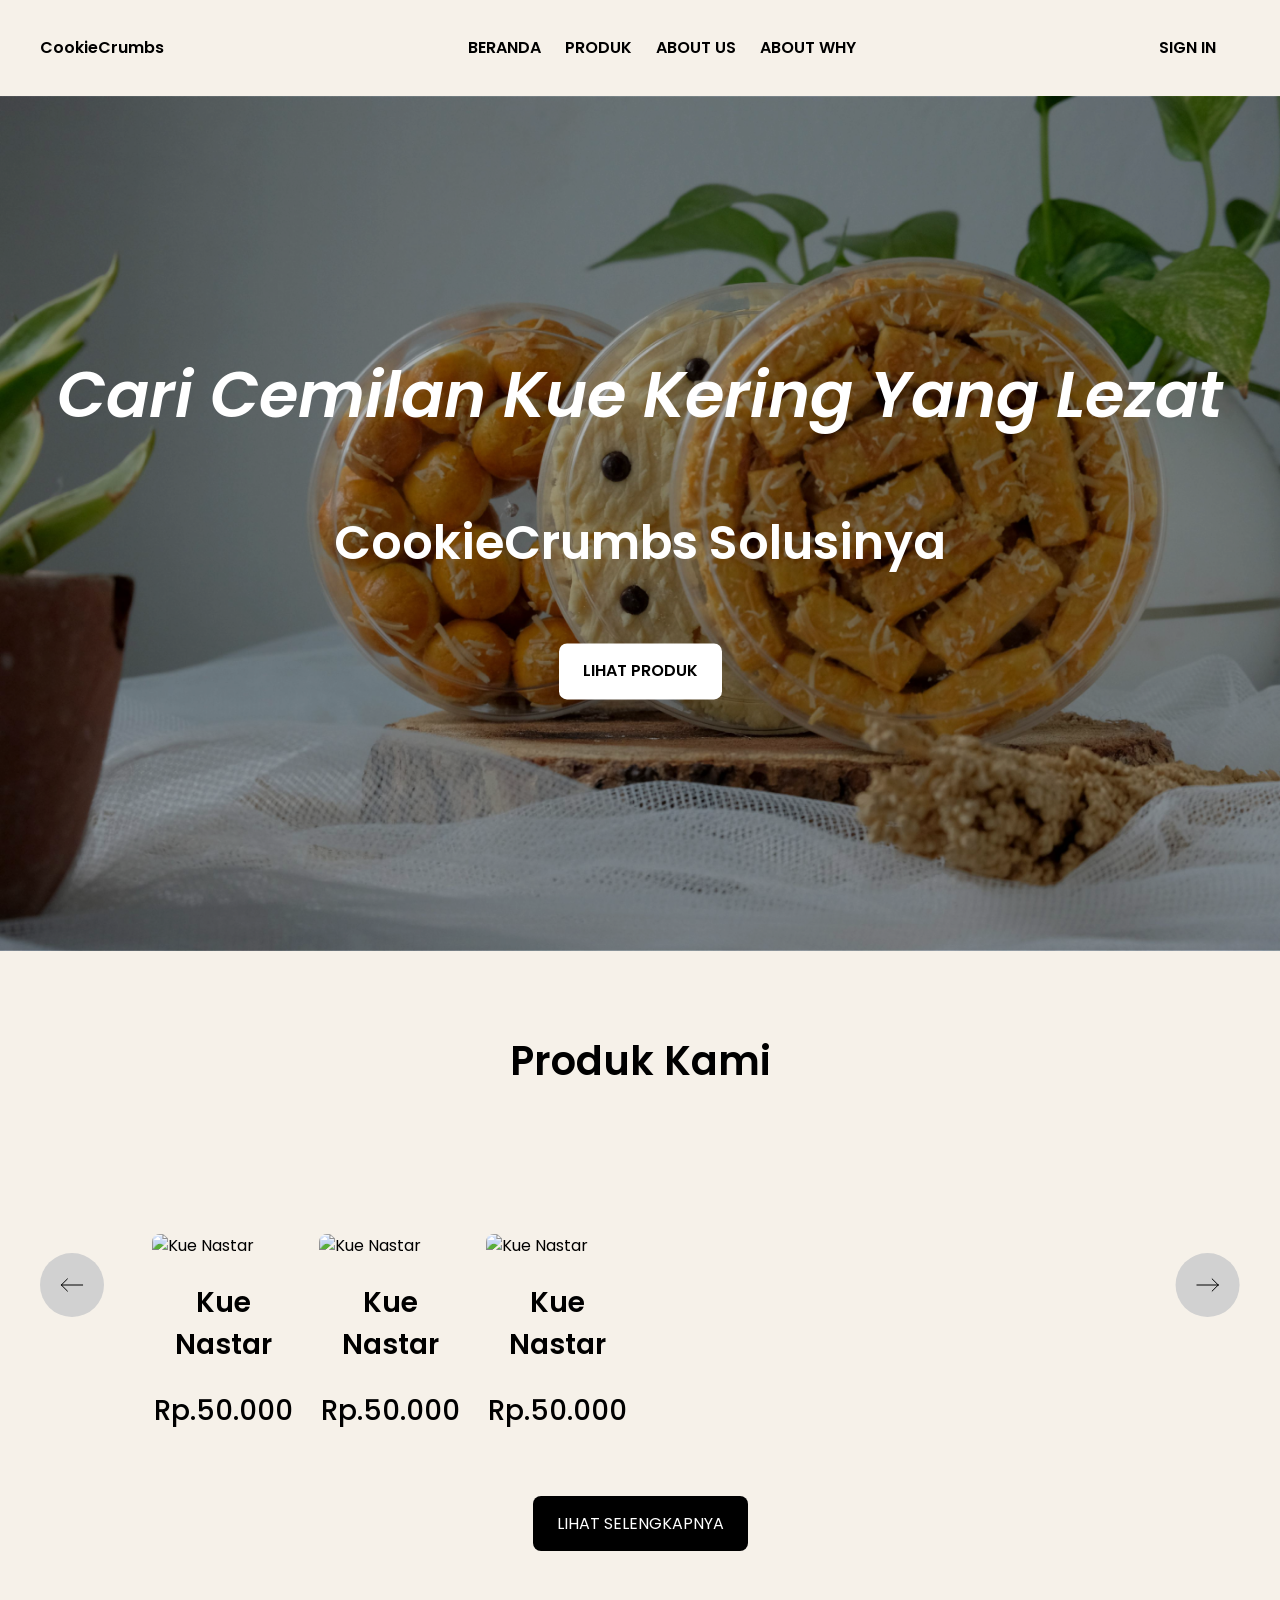
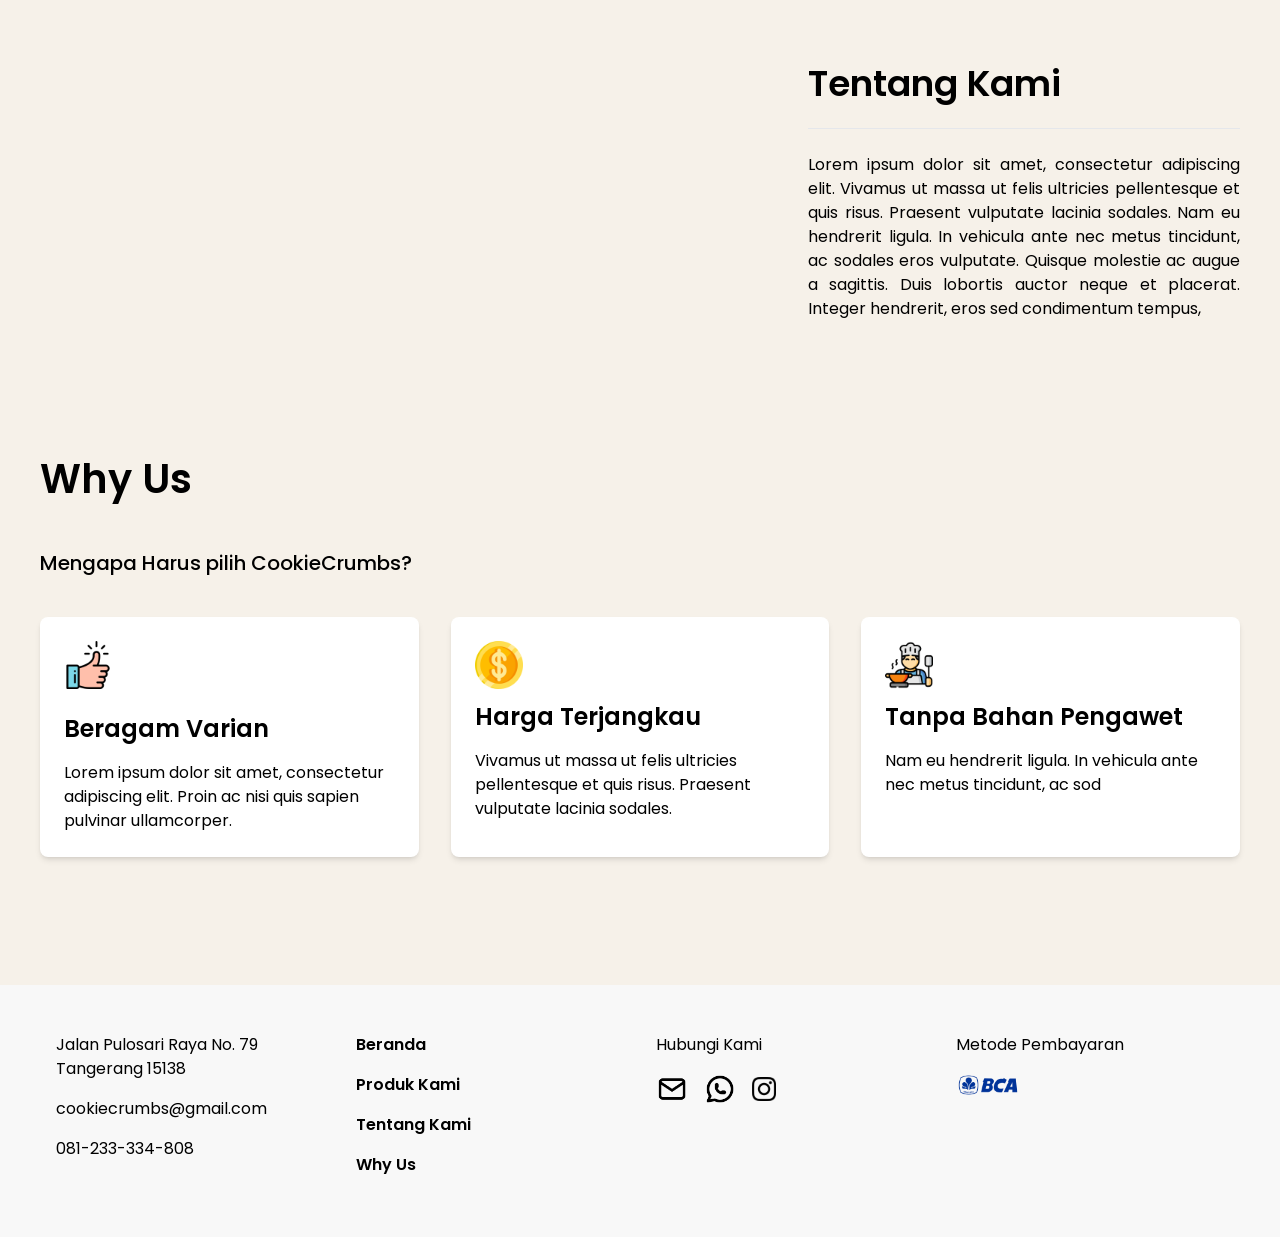
==== index.html @ 5fdcbf78 "commit" ====
<!DOCTYPE html>
<html lang="en">
  <head>
    <meta charset="UTF-8" />
    <meta name="viewport" content="width=device-width, initial-scale=1.0" />
    <link rel="stylesheet" href="src/output.css" />
    <link rel="stylesheet" href="https://cdn.jsdelivr.net/npm/@tabler/icons-webfont@latest/dist/tabler-icons.min.css" />
    <link
      href="https://fonts.googleapis.com/css2?family=Poppins:ital,wght@0,100;0,200;0,300;0,400;0,500;0,600;0,700;0,800;0,900;1,100;1,200;1,300;1,400;1,500;1,600;1,700;1,800;1,900&display=swap"
      rel="stylesheet"
    />
    <title>Tailwind CSS</title>
  </head>

  <body class="bg-[#f6f1e9] font-Poppins">
    <header class="font-semibold p-9">
      <nav class="container flex items-center justify-between gap-12">
        <ul>
          <li>CookieCrumbs</li>
        </ul>
        <ul class="flex items-center gap-6 uppercase">
          <li><a href="">beranda</a></li>
          <li><a href="">produk</a></li>
          <li><a href="">about us</a></li>
          <li><a href="">about why</a></li>
        </ul>
        <ul class="flex items-center gap-6 uppercase">
          <li>sign in</li>
          <li>
            <a href="">
              <i class="text-2xl text-red-400 ti ti-shopping-cart-plus"></i>
            </a>
          </li>
        </ul>
      </nav>
    </header>
    <main class="mt-0">
      <section id="banner" class="relative my-0">
        <img src="assets/various-indonesian-pastry-jar (1) (1) 1.png" alt="" />
        <div class="absolute flex flex-col items-center justify-center w-full h-full gap-16 font-semibold text-white translate-x-1/2 translate-y-1/2 bg-black bg-opacity-30 right-1/2 bottom-1/2 wrap">
          <h1 class="italic text-[64px]">Cari Cemilan Kue Kering Yang Lezat</h1>
          <h2 class="text-[48px]">CookieCrumbs Solusinya</h2>
          <a href="" class="px-6 py-4 text-black uppercase transition-all duration-300 ease-in-out bg-white rounded-lg hover:bg-amber-800 hover:text-white">lihat produk</a>
        </div>
      </section>
      <section id="OurProduct" class="">
        <div class="container pb-12">
          <h2 class="text-[40px] text-center font-semibold">Produk Kami</h2>
          <div class="relative flex items-center gap-4 mt-12 wrapper">
            <div class="absolute flex justify-between w-full translate-y-1/2 navigation-btn bottom-1/2">
              <svg xmlns="http://www.w3.org/2000/svg" class="" width="64" height="64" viewBox="0 0 64 64" fill="none">
                <rect x="64" y="64" width="64" height="64" rx="32" transform="rotate(-180 64 64)" fill="#d1d1d1" />
                <path d="M42.6666 32L21.3333 32M21.3333 32L27.4285 38.0952M21.3333 32L27.4285 25.9048" stroke="#000000" stroke-linecap="round" stroke-linejoin="round" />
              </svg>
              <svg xmlns="http://www.w3.org/2000/svg" class="" width="65" height="64" viewBox="0 0 65 64" fill="none">
                <rect x="0.571411" width="64" height="64" rx="32" fill="#d1d1d1" />
                <path d="M21.9048 32H43.2381M43.2381 32L37.1429 25.9048M43.2381 32L37.1429 38.0952" stroke="#000000" stroke-linecap="round" stroke-linejoin="round" />
              </svg>
            </div>
            <div class="px-28 pt-[95px] flex justify-between wrapper-content">
              <div class="flex flex-col gap-6 justify-center w-[30%]">
                <img src="https://www.astronauts.id/blog/wp-content/uploads/2023/02/Kumpulan-Resep-Kue-Nastar-yang-Mudah-1200x900.jpg" class="rounded-lg" alt="Kue Nastar" />
                <h5 class="text-[28px] font-semibold text-center">Kue Nastar</h5>
                <h5 class="text-[28px] font-medium text-center">Rp.50.000</h5>
              </div>
              <div class="flex flex-col gap-6 justify-center w-[30%]">
                <img src="https://www.astronauts.id/blog/wp-content/uploads/2023/02/Kumpulan-Resep-Kue-Nastar-yang-Mudah-1200x900.jpg" class="rounded-lg" alt="Kue Nastar" />
                <h5 class="text-[28px] font-semibold text-center">Kue Nastar</h5>
                <h5 class="text-[28px] font-medium text-center">Rp.50.000</h5>
              </div>
              <div class="flex flex-col gap-6 justify-center w-[30%]">
                <img src="https://www.astronauts.id/blog/wp-content/uploads/2023/02/Kumpulan-Resep-Kue-Nastar-yang-Mudah-1200x900.jpg" class="rounded-lg" alt="Kue Nastar" />
                <h5 class="text-[28px] font-semibold text-center">Kue Nastar</h5>
                <h5 class="text-[28px] font-medium text-center">Rp.50.000</h5>
              </div>
            </div>
          </div>
          <div class="mt-20 text-center">
            <a href="#" class="px-6 py-4 font-normal text-center text-white uppercase transition-all duration-300 ease-in-out bg-black rounded-lg hover:bg-amber-800 hover:text-white"
              >Lihat Selengkapnya</a
            >
          </div>
        </div>
      </section>
      <section class="aboutus">
        <div class="container">
          <div class="grid grid-cols-5 gap-20">
            <div class="col-span-3">
              <img src="https://www.astronauts.id/blog/wp-content/uploads/2023/02/Kumpulan-Resep-Kue-Nastar-yang-Mudah-1200x900.jpg" alt="" />
            </div>
            <div class="flex flex-col col-span-2 gap-6 wrap place-content-center">
              <h2 class="text-4xl font-semibold">Tentang Kami</h2>
              <hr />
              <h6 class="text-justify">
                Lorem ipsum dolor sit amet, consectetur adipiscing elit. Vivamus ut massa ut felis ultricies pellentesque et quis risus. Praesent vulputate lacinia sodales. Nam eu hendrerit ligula. In
                vehicula ante nec metus tincidunt, ac sodales eros vulputate. Quisque molestie ac augue a sagittis. Duis lobortis auctor neque et placerat. Integer hendrerit, eros sed condimentum
                tempus,
              </h6>
            </div>
          </div>
        </div>
      </section>
      
      <section id="whyus" class="py-12">
        <div class="container">
          <h2 class="text-[40px]  font-semibold mb-10">Why Us</h2>
          <h5 class="text-[40px] text-xl font-medium mb-10">Mengapa Harus pilih CookieCrumbs?</h5>
          <div class="grid grid-cols-3 gap-8">
            <div class="p-6 bg-white rounded-lg shadow-md">
              <img src="assets/like (1).png" class="w-12 h-12 mb-3" alt="">
              <h3 class="pt-3 mb-4 text-2xl font-semibold">Beragam Varian</h3>
              <p>Lorem ipsum dolor sit amet, consectetur adipiscing elit. Proin ac nisi quis sapien pulvinar ullamcorper.</p>
            </div>
            <div class="p-6 bg-white rounded-lg shadow-md">
              <img src="assets/dollar.png" class="w-12 h-12 mb-3" alt="">
              <h3 class="mb-4 text-2xl font-semibold">Harga Terjangkau</h3>
              <p>Vivamus ut massa ut felis ultricies pellentesque et quis risus. Praesent vulputate lacinia sodales.</p>
            </div>
            <div class="p-6 bg-white rounded-lg shadow-md">
              <img src="assets/cooking (1).png" class="w-12 h-12 mb-3" alt="">
              <h3 class="mb-4 text-2xl font-semibold">Tanpa Bahan Pengawet</h3>
              <p>Nam eu hendrerit ligula. In vehicula ante nec metus tincidunt, ac sod
    </main>
     <footer class="bg-[#f8f8f8] py-12">
      <div class="container px-4 mx-auto">
        <div class="grid grid-cols-1 gap-8 md:grid-cols-4">
          <div id="alamat" class="space-y-4">
            <p>Jalan Pulosari Raya No. 79<br>Tangerang 15138</p>
            <p>cookiecrumbs@gmail.com</p>
            <p>081-233-334-808</p>
          </div>
          <div class="mb-3 space-y-4 font-semibold" id="bagian-footer">
            <p><a class="text-reset text-decoration-none" href="#">Beranda</a></p>
            <p><a class="text-reset text-decoration-none" href="#OurProduct">Produk Kami</a></p>
            <p><a class="text-reset text-decoration-none" href="#aboutus">Tentang Kami</a></p>
            <p><a class="text-reset text-decoration-none" href="#whyus">Why Us</a></p>
          </div>
          <div>
            <p>Hubungi Kami</p>
            <div class="flex items-center mt-4 space-x-4">
              <a href="">
              <img src="assets/mail.png" class="w-8 h-8" alt="">
            </a>
            <a href="">
              <img src="assets/brand-whatsapp.png" class="w-8 h-8" alt="">
            </a>
            <a href="">
              <img src="assets/instagram (1).png" class="w-6 h-6" alt="">
            </a>
            </div>
          </div>
          <div>
            <p>Metode Pembayaran</p>
            <img src="assets/pngwing.com.png" alt="" class="h-12 mt-1 " />
          </div>
        </div>
      </div>
    </footer>
  </body>
</html>
---- src/output.css ----
/*
! tailwindcss v3.4.3 | MIT License | https://tailwindcss.com
*/

/*
1. Prevent padding and border from affecting element width. (https://github.com/mozdevs/cssremedy/issues/4)
2. Allow adding a border to an element by just adding a border-width. (https://github.com/tailwindcss/tailwindcss/pull/116)
*/

*,
::before,
::after {
  box-sizing: border-box;
  /* 1 */
  border-width: 0;
  /* 2 */
  border-style: solid;
  /* 2 */
  border-color: #e5e7eb;
  /* 2 */
}

::before,
::after {
  --tw-content: '';
}

/*
1. Use a consistent sensible line-height in all browsers.
2. Prevent adjustments of font size after orientation changes in iOS.
3. Use a more readable tab size.
4. Use the user's configured `sans` font-family by default.
5. Use the user's configured `sans` font-feature-settings by default.
6. Use the user's configured `sans` font-variation-settings by default.
7. Disable tap highlights on iOS
*/

html,
:host {
  line-height: 1.5;
  /* 1 */
  -webkit-text-size-adjust: 100%;
  /* 2 */
  -moz-tab-size: 4;
  /* 3 */
  -o-tab-size: 4;
     tab-size: 4;
  /* 3 */
  font-family: ui-sans-serif, system-ui, sans-serif, "Apple Color Emoji", "Segoe UI Emoji", "Segoe UI Symbol", "Noto Color Emoji";
  /* 4 */
  font-feature-settings: normal;
  /* 5 */
  font-variation-settings: normal;
  /* 6 */
  -webkit-tap-highlight-color: transparent;
  /* 7 */
}

/*
1. Remove the margin in all browsers.
2. Inherit line-height from `html` so users can set them as a class directly on the `html` element.
*/

body {
  margin: 0;
  /* 1 */
  line-height: inherit;
  /* 2 */
}

/*
1. Add the correct height in Firefox.
2. Correct the inheritance of border color in Firefox. (https://bugzilla.mozilla.org/show_bug.cgi?id=190655)
3. Ensure horizontal rules are visible by default.
*/

hr {
  height: 0;
  /* 1 */
  color: inherit;
  /* 2 */
  border-top-width: 1px;
  /* 3 */
}

/*
Add the correct text decoration in Chrome, Edge, and Safari.
*/

abbr:where([title]) {
  -webkit-text-decoration: underline dotted;
          text-decoration: underline dotted;
}

/*
Remove the default font size and weight for headings.
*/

h1,
h2,
h3,
h4,
h5,
h6 {
  font-size: inherit;
  font-weight: inherit;
}

/*
Reset links to optimize for opt-in styling instead of opt-out.
*/

a {
  color: inherit;
  text-decoration: inherit;
}

/*
Add the correct font weight in Edge and Safari.
*/

b,
strong {
  font-weight: bolder;
}

/*
1. Use the user's configured `mono` font-family by default.
2. Use the user's configured `mono` font-feature-settings by default.
3. Use the user's configured `mono` font-variation-settings by default.
4. Correct the odd `em` font sizing in all browsers.
*/

code,
kbd,
samp,
pre {
  font-family: ui-monospace, SFMono-Regular, Menlo, Monaco, Consolas, "Liberation Mono", "Courier New", monospace;
  /* 1 */
  font-feature-settings: normal;
  /* 2 */
  font-variation-settings: normal;
  /* 3 */
  font-size: 1em;
  /* 4 */
}

/*
Add the correct font size in all browsers.
*/

small {
  font-size: 80%;
}

/*
Prevent `sub` and `sup` elements from affecting the line height in all browsers.
*/

sub,
sup {
  font-size: 75%;
  line-height: 0;
  position: relative;
  vertical-align: baseline;
}

sub {
  bottom: -0.25em;
}

sup {
  top: -0.5em;
}

/*
1. Remove text indentation from table contents in Chrome and Safari. (https://bugs.chromium.org/p/chromium/issues/detail?id=999088, https://bugs.webkit.org/show_bug.cgi?id=201297)
2. Correct table border color inheritance in all Chrome and Safari. (https://bugs.chromium.org/p/chromium/issues/detail?id=935729, https://bugs.webkit.org/show_bug.cgi?id=195016)
3. Remove gaps between table borders by default.
*/

table {
  text-indent: 0;
  /* 1 */
  border-color: inherit;
  /* 2 */
  border-collapse: collapse;
  /* 3 */
}

/*
1. Change the font styles in all browsers.
2. Remove the margin in Firefox and Safari.
3. Remove default padding in all browsers.
*/

button,
input,
optgroup,
select,
textarea {
  font-family: inherit;
  /* 1 */
  font-feature-settings: inherit;
  /* 1 */
  font-variation-settings: inherit;
  /* 1 */
  font-size: 100%;
  /* 1 */
  font-weight: inherit;
  /* 1 */
  line-height: inherit;
  /* 1 */
  letter-spacing: inherit;
  /* 1 */
  color: inherit;
  /* 1 */
  margin: 0;
  /* 2 */
  padding: 0;
  /* 3 */
}

/*
Remove the inheritance of text transform in Edge and Firefox.
*/

button,
select {
  text-transform: none;
}

/*
1. Correct the inability to style clickable types in iOS and Safari.
2. Remove default button styles.
*/

button,
input:where([type='button']),
input:where([type='reset']),
input:where([type='submit']) {
  -webkit-appearance: button;
  /* 1 */
  background-color: transparent;
  /* 2 */
  background-image: none;
  /* 2 */
}

/*
Use the modern Firefox focus style for all focusable elements.
*/

:-moz-focusring {
  outline: auto;
}

/*
Remove the additional `:invalid` styles in Firefox. (https://github.com/mozilla/gecko-dev/blob/2f9eacd9d3d995c937b4251a5557d95d494c9be1/layout/style/res/forms.css#L728-L737)
*/

:-moz-ui-invalid {
  box-shadow: none;
}

/*
Add the correct vertical alignment in Chrome and Firefox.
*/

progress {
  vertical-align: baseline;
}

/*
Correct the cursor style of increment and decrement buttons in Safari.
*/

::-webkit-inner-spin-button,
::-webkit-outer-spin-button {
  height: auto;
}

/*
1. Correct the odd appearance in Chrome and Safari.
2. Correct the outline style in Safari.
*/

[type='search'] {
  -webkit-appearance: textfield;
  /* 1 */
  outline-offset: -2px;
  /* 2 */
}

/*
Remove the inner padding in Chrome and Safari on macOS.
*/

::-webkit-search-decoration {
  -webkit-appearance: none;
}

/*
1. Correct the inability to style clickable types in iOS and Safari.
2. Change font properties to `inherit` in Safari.
*/

::-webkit-file-upload-button {
  -webkit-appearance: button;
  /* 1 */
  font: inherit;
  /* 2 */
}

/*
Add the correct display in Chrome and Safari.
*/

summary {
  display: list-item;
}

/*
Removes the default spacing and border for appropriate elements.
*/

blockquote,
dl,
dd,
h1,
h2,
h3,
h4,
h5,
h6,
hr,
figure,
p,
pre {
  margin: 0;
}

fieldset {
  margin: 0;
  padding: 0;
}

legend {
  padding: 0;
}

ol,
ul,
menu {
  list-style: none;
  margin: 0;
  padding: 0;
}

/*
Reset default styling for dialogs.
*/

dialog {
  padding: 0;
}

/*
Prevent resizing textareas horizontally by default.
*/

textarea {
  resize: vertical;
}

/*
1. Reset the default placeholder opacity in Firefox. (https://github.com/tailwindlabs/tailwindcss/issues/3300)
2. Set the default placeholder color to the user's configured gray 400 color.
*/

input::-moz-placeholder, textarea::-moz-placeholder {
  opacity: 1;
  /* 1 */
  color: #9ca3af;
  /* 2 */
}

input::placeholder,
textarea::placeholder {
  opacity: 1;
  /* 1 */
  color: #9ca3af;
  /* 2 */
}

/*
Set the default cursor for buttons.
*/

button,
[role="button"] {
  cursor: pointer;
}

/*
Make sure disabled buttons don't get the pointer cursor.
*/

:disabled {
  cursor: default;
}

/*
1. Make replaced elements `display: block` by default. (https://github.com/mozdevs/cssremedy/issues/14)
2. Add `vertical-align: middle` to align replaced elements more sensibly by default. (https://github.com/jensimmons/cssremedy/issues/14#issuecomment-634934210)
   This can trigger a poorly considered lint error in some tools but is included by design.
*/

img,
svg,
video,
canvas,
audio,
iframe,
embed,
object {
  display: block;
  /* 1 */
  vertical-align: middle;
  /* 2 */
}

/*
Constrain images and videos to the parent width and preserve their intrinsic aspect ratio. (https://github.com/mozdevs/cssremedy/issues/14)
*/

img,
video {
  max-width: 100%;
  height: auto;
}

/* Make elements with the HTML hidden attribute stay hidden by default */

[hidden] {
  display: none;
}

*, ::before, ::after {
  --tw-border-spacing-x: 0;
  --tw-border-spacing-y: 0;
  --tw-translate-x: 0;
  --tw-translate-y: 0;
  --tw-rotate: 0;
  --tw-skew-x: 0;
  --tw-skew-y: 0;
  --tw-scale-x: 1;
  --tw-scale-y: 1;
  --tw-pan-x:  ;
  --tw-pan-y:  ;
  --tw-pinch-zoom:  ;
  --tw-scroll-snap-strictness: proximity;
  --tw-gradient-from-position:  ;
  --tw-gradient-via-position:  ;
  --tw-gradient-to-position:  ;
  --tw-ordinal:  ;
  --tw-slashed-zero:  ;
  --tw-numeric-figure:  ;
  --tw-numeric-spacing:  ;
  --tw-numeric-fraction:  ;
  --tw-ring-inset:  ;
  --tw-ring-offset-width: 0px;
  --tw-ring-offset-color: #fff;
  --tw-ring-color: rgb(59 130 246 / 0.5);
  --tw-ring-offset-shadow: 0 0 #0000;
  --tw-ring-shadow: 0 0 #0000;
  --tw-shadow: 0 0 #0000;
  --tw-shadow-colored: 0 0 #0000;
  --tw-blur:  ;
  --tw-brightness:  ;
  --tw-contrast:  ;
  --tw-grayscale:  ;
  --tw-hue-rotate:  ;
  --tw-invert:  ;
  --tw-saturate:  ;
  --tw-sepia:  ;
  --tw-drop-shadow:  ;
  --tw-backdrop-blur:  ;
  --tw-backdrop-brightness:  ;
  --tw-backdrop-contrast:  ;
  --tw-backdrop-grayscale:  ;
  --tw-backdrop-hue-rotate:  ;
  --tw-backdrop-invert:  ;
  --tw-backdrop-opacity:  ;
  --tw-backdrop-saturate:  ;
  --tw-backdrop-sepia:  ;
  --tw-contain-size:  ;
  --tw-contain-layout:  ;
  --tw-contain-paint:  ;
  --tw-contain-style:  ;
}

::backdrop {
  --tw-border-spacing-x: 0;
  --tw-border-spacing-y: 0;
  --tw-translate-x: 0;
  --tw-translate-y: 0;
  --tw-rotate: 0;
  --tw-skew-x: 0;
  --tw-skew-y: 0;
  --tw-scale-x: 1;
  --tw-scale-y: 1;
  --tw-pan-x:  ;
  --tw-pan-y:  ;
  --tw-pinch-zoom:  ;
  --tw-scroll-snap-strictness: proximity;
  --tw-gradient-from-position:  ;
  --tw-gradient-via-position:  ;
  --tw-gradient-to-position:  ;
  --tw-ordinal:  ;
  --tw-slashed-zero:  ;
  --tw-numeric-figure:  ;
  --tw-numeric-spacing:  ;
  --tw-numeric-fraction:  ;
  --tw-ring-inset:  ;
  --tw-ring-offset-width: 0px;
  --tw-ring-offset-color: #fff;
  --tw-ring-color: rgb(59 130 246 / 0.5);
  --tw-ring-offset-shadow: 0 0 #0000;
  --tw-ring-shadow: 0 0 #0000;
  --tw-shadow: 0 0 #0000;
  --tw-shadow-colored: 0 0 #0000;
  --tw-blur:  ;
  --tw-brightness:  ;
  --tw-contrast:  ;
  --tw-grayscale:  ;
  --tw-hue-rotate:  ;
  --tw-invert:  ;
  --tw-saturate:  ;
  --tw-sepia:  ;
  --tw-drop-shadow:  ;
  --tw-backdrop-blur:  ;
  --tw-backdrop-brightness:  ;
  --tw-backdrop-contrast:  ;
  --tw-backdrop-grayscale:  ;
  --tw-backdrop-hue-rotate:  ;
  --tw-backdrop-invert:  ;
  --tw-backdrop-opacity:  ;
  --tw-backdrop-saturate:  ;
  --tw-backdrop-sepia:  ;
  --tw-contain-size:  ;
  --tw-contain-layout:  ;
  --tw-contain-paint:  ;
  --tw-contain-style:  ;
}

.container {
  width: 100%;
  margin-right: auto;
  margin-left: auto;
}

@media (min-width: 640px) {
  .container {
    max-width: 640px;
  }
}

@media (min-width: 768px) {
  .container {
    max-width: 768px;
  }
}

@media (min-width: 1024px) {
  .container {
    max-width: 1024px;
  }
}

@media (min-width: 1200px) {
  .container {
    max-width: 1200px;
  }
}

@media (min-width: 1320px) {
  .container {
    max-width: 1320px;
  }
}

@media (min-width: 1400px) {
  .container {
    max-width: 1400px;
  }
}

.sr-only {
  position: absolute;
  width: 1px;
  height: 1px;
  padding: 0;
  margin: -1px;
  overflow: hidden;
  clip: rect(0, 0, 0, 0);
  white-space: nowrap;
  border-width: 0;
}

.not-sr-only {
  position: static;
  width: auto;
  height: auto;
  padding: 0;
  margin: 0;
  overflow: visible;
  clip: auto;
  white-space: normal;
}

.pointer-events-none {
  pointer-events: none;
}

.pointer-events-auto {
  pointer-events: auto;
}

.\!visible {
  visibility: visible !important;
}

.visible {
  visibility: visible;
}

.invisible {
  visibility: hidden;
}

.collapse {
  visibility: collapse;
}

.static {
  position: static;
}

.fixed {
  position: fixed;
}

.absolute {
  position: absolute;
}

.relative {
  position: relative;
}

.sticky {
  position: sticky;
}

.-inset-1 {
  inset: -0.25rem;
}

.bottom-1\/2 {
  bottom: 50%;
}

.end-1 {
  inset-inline-end: 0.25rem;
}

.right-1\/2 {
  right: 50%;
}

.isolate {
  isolation: isolate;
}

.isolation-auto {
  isolation: auto;
}

.col-span-2 {
  grid-column: span 2 / span 2;
}

.col-span-3 {
  grid-column: span 3 / span 3;
}

.float-start {
  float: inline-start;
}

.float-end {
  float: inline-end;
}

.float-right {
  float: right;
}

.float-left {
  float: left;
}

.float-none {
  float: none;
}

.clear-start {
  clear: inline-start;
}

.clear-end {
  clear: inline-end;
}

.clear-left {
  clear: left;
}

.clear-right {
  clear: right;
}

.clear-both {
  clear: both;
}

.clear-none {
  clear: none;
}

.m-8 {
  margin: 2rem;
}

.mx-auto {
  margin-left: auto;
  margin-right: auto;
}

.my-0 {
  margin-top: 0px;
  margin-bottom: 0px;
}

.mb-10 {
  margin-bottom: 2.5rem;
}

.mb-3 {
  margin-bottom: 0.75rem;
}

.mb-4 {
  margin-bottom: 1rem;
}

.mt-0 {
  margin-top: 0px;
}

.mt-1 {
  margin-top: 0.25rem;
}

.mt-12 {
  margin-top: 3rem;
}

.mt-2 {
  margin-top: 0.5rem;
}

.mt-20 {
  margin-top: 5rem;
}

.mt-4 {
  margin-top: 1rem;
}

.mb-8 {
  margin-bottom: 2rem;
}

.mb-9 {
  margin-bottom: 2.25rem;
}

.mb-96 {
  margin-bottom: 24rem;
}

.box-border {
  box-sizing: border-box;
}

.box-content {
  box-sizing: content-box;
}

.line-clamp-none {
  overflow: visible;
  display: block;
  -webkit-box-orient: horizontal;
  -webkit-line-clamp: none;
}

.block {
  display: block;
}

.inline-block {
  display: inline-block;
}

.inline {
  display: inline;
}

.flex {
  display: flex;
}

.inline-flex {
  display: inline-flex;
}

.table {
  display: table;
}

.inline-table {
  display: inline-table;
}

.table-caption {
  display: table-caption;
}

.table-cell {
  display: table-cell;
}

.table-column {
  display: table-column;
}

.table-column-group {
  display: table-column-group;
}

.table-footer-group {
  display: table-footer-group;
}

.table-header-group {
  display: table-header-group;
}

.table-row-group {
  display: table-row-group;
}

.table-row {
  display: table-row;
}

.flow-root {
  display: flow-root;
}

.grid {
  display: grid;
}

.inline-grid {
  display: inline-grid;
}

.contents {
  display: contents;
}

.list-item {
  display: list-item;
}

.hidden {
  display: none;
}

.h-12 {
  height: 3rem;
}

.h-5 {
  height: 1.25rem;
}

.h-6 {
  height: 1.5rem;
}

.h-8 {
  height: 2rem;
}

.h-full {
  height: 100%;
}

.w-12 {
  width: 3rem;
}

.w-5 {
  width: 1.25rem;
}

.w-6 {
  width: 1.5rem;
}

.w-8 {
  width: 2rem;
}

.w-\[30\%\] {
  width: 30%;
}

.w-\[this-is\\\\\] {
  width: this-is\\;
}

.w-\[this-is\] {
  width: this-is;
}

.w-\[weird-and-invalid\] {
  width: weird-and-invalid;
}

.w-full {
  width: 100%;
}

.flex-shrink {
  flex-shrink: 1;
}

.shrink {
  flex-shrink: 1;
}

.flex-grow {
  flex-grow: 1;
}

.grow {
  flex-grow: 1;
}

.table-auto {
  table-layout: auto;
}

.table-fixed {
  table-layout: fixed;
}

.caption-top {
  caption-side: top;
}

.caption-bottom {
  caption-side: bottom;
}

.border-collapse {
  border-collapse: collapse;
}

.border-separate {
  border-collapse: separate;
}

.translate-x-1\/2 {
  --tw-translate-x: 50%;
  transform: translate(var(--tw-translate-x), var(--tw-translate-y)) rotate(var(--tw-rotate)) skewX(var(--tw-skew-x)) skewY(var(--tw-skew-y)) scaleX(var(--tw-scale-x)) scaleY(var(--tw-scale-y));
}

.translate-y-1\/2 {
  --tw-translate-y: 50%;
  transform: translate(var(--tw-translate-x), var(--tw-translate-y)) rotate(var(--tw-rotate)) skewX(var(--tw-skew-x)) skewY(var(--tw-skew-y)) scaleX(var(--tw-scale-x)) scaleY(var(--tw-scale-y));
}

.\!transform {
  transform: translate(var(--tw-translate-x), var(--tw-translate-y)) rotate(var(--tw-rotate)) skewX(var(--tw-skew-x)) skewY(var(--tw-skew-y)) scaleX(var(--tw-scale-x)) scaleY(var(--tw-scale-y)) !important;
}

.transform {
  transform: translate(var(--tw-translate-x), var(--tw-translate-y)) rotate(var(--tw-rotate)) skewX(var(--tw-skew-x)) skewY(var(--tw-skew-y)) scaleX(var(--tw-scale-x)) scaleY(var(--tw-scale-y));
}

.transform-cpu {
  transform: translate(var(--tw-translate-x), var(--tw-translate-y)) rotate(var(--tw-rotate)) skewX(var(--tw-skew-x)) skewY(var(--tw-skew-y)) scaleX(var(--tw-scale-x)) scaleY(var(--tw-scale-y));
}

.transform-gpu {
  transform: translate3d(var(--tw-translate-x), var(--tw-translate-y), 0) rotate(var(--tw-rotate)) skewX(var(--tw-skew-x)) skewY(var(--tw-skew-y)) scaleX(var(--tw-scale-x)) scaleY(var(--tw-scale-y));
}

.transform-none {
  transform: none;
}

.touch-auto {
  touch-action: auto;
}

.touch-none {
  touch-action: none;
}

.touch-pan-x {
  --tw-pan-x: pan-x;
  touch-action: var(--tw-pan-x) var(--tw-pan-y) var(--tw-pinch-zoom);
}

.touch-pan-left {
  --tw-pan-x: pan-left;
  touch-action: var(--tw-pan-x) var(--tw-pan-y) var(--tw-pinch-zoom);
}

.touch-pan-right {
  --tw-pan-x: pan-right;
  touch-action: var(--tw-pan-x) var(--tw-pan-y) var(--tw-pinch-zoom);
}

.touch-pan-y {
  --tw-pan-y: pan-y;
  touch-action: var(--tw-pan-x) var(--tw-pan-y) var(--tw-pinch-zoom);
}

.touch-pan-up {
  --tw-pan-y: pan-up;
  touch-action: var(--tw-pan-x) var(--tw-pan-y) var(--tw-pinch-zoom);
}

.touch-pan-down {
  --tw-pan-y: pan-down;
  touch-action: var(--tw-pan-x) var(--tw-pan-y) var(--tw-pinch-zoom);
}

.touch-pinch-zoom {
  --tw-pinch-zoom: pinch-zoom;
  touch-action: var(--tw-pan-x) var(--tw-pan-y) var(--tw-pinch-zoom);
}

.touch-manipulation {
  touch-action: manipulation;
}

.select-none {
  -webkit-user-select: none;
     -moz-user-select: none;
          user-select: none;
}

.select-text {
  -webkit-user-select: text;
     -moz-user-select: text;
          user-select: text;
}

.select-all {
  -webkit-user-select: all;
     -moz-user-select: all;
          user-select: all;
}

.select-auto {
  -webkit-user-select: auto;
     -moz-user-select: auto;
          user-select: auto;
}

.resize-none {
  resize: none;
}

.resize-y {
  resize: vertical;
}

.resize-x {
  resize: horizontal;
}

.resize {
  resize: both;
}

.snap-none {
  scroll-snap-type: none;
}

.snap-x {
  scroll-snap-type: x var(--tw-scroll-snap-strictness);
}

.snap-y {
  scroll-snap-type: y var(--tw-scroll-snap-strictness);
}

.snap-both {
  scroll-snap-type: both var(--tw-scroll-snap-strictness);
}

.snap-mandatory {
  --tw-scroll-snap-strictness: mandatory;
}

.snap-proximity {
  --tw-scroll-snap-strictness: proximity;
}

.snap-start {
  scroll-snap-align: start;
}

.snap-end {
  scroll-snap-align: end;
}

.snap-center {
  scroll-snap-align: center;
}

.snap-align-none {
  scroll-snap-align: none;
}

.snap-normal {
  scroll-snap-stop: normal;
}

.snap-always {
  scroll-snap-stop: always;
}

.list-inside {
  list-style-position: inside;
}

.list-outside {
  list-style-position: outside;
}

.appearance-none {
  -webkit-appearance: none;
     -moz-appearance: none;
          appearance: none;
}

.appearance-auto {
  -webkit-appearance: auto;
     -moz-appearance: auto;
          appearance: auto;
}

.break-before-auto {
  -moz-column-break-before: auto;
       break-before: auto;
}

.break-before-avoid {
  -moz-column-break-before: avoid;
       break-before: avoid;
}

.break-before-all {
  -moz-column-break-before: all;
       break-before: all;
}

.break-before-avoid-page {
  -moz-column-break-before: avoid;
       break-before: avoid-page;
}

.break-before-page {
  -moz-column-break-before: page;
       break-before: page;
}

.break-before-left {
  -moz-column-break-before: left;
       break-before: left;
}

.break-before-right {
  -moz-column-break-before: right;
       break-before: right;
}

.break-before-column {
  -moz-column-break-before: column;
       break-before: column;
}

.break-inside-auto {
  -moz-column-break-inside: auto;
       break-inside: auto;
}

.break-inside-avoid {
  -moz-column-break-inside: avoid;
       break-inside: avoid;
}

.break-inside-avoid-page {
  break-inside: avoid-page;
}

.break-inside-avoid-column {
  -moz-column-break-inside: avoid;
       break-inside: avoid-column;
}

.break-after-auto {
  -moz-column-break-after: auto;
       break-after: auto;
}

.break-after-avoid {
  -moz-column-break-after: avoid;
       break-after: avoid;
}

.break-after-all {
  -moz-column-break-after: all;
       break-after: all;
}

.break-after-avoid-page {
  -moz-column-break-after: avoid;
       break-after: avoid-page;
}

.break-after-page {
  -moz-column-break-after: page;
       break-after: page;
}

.break-after-left {
  -moz-column-break-after: left;
       break-after: left;
}

.break-after-right {
  -moz-column-break-after: right;
       break-after: right;
}

.break-after-column {
  -moz-column-break-after: column;
       break-after: column;
}

.grid-flow-row {
  grid-auto-flow: row;
}

.grid-flow-col {
  grid-auto-flow: column;
}

.grid-flow-dense {
  grid-auto-flow: dense;
}

.grid-flow-row-dense {
  grid-auto-flow: row dense;
}

.grid-flow-col-dense {
  grid-auto-flow: column dense;
}

.grid-cols-1 {
  grid-template-columns: repeat(1, minmax(0, 1fr));
}

.grid-cols-3 {
  grid-template-columns: repeat(3, minmax(0, 1fr));
}

.grid-cols-5 {
  grid-template-columns: repeat(5, minmax(0, 1fr));
}

.flex-row {
  flex-direction: row;
}

.flex-row-reverse {
  flex-direction: row-reverse;
}

.flex-col {
  flex-direction: column;
}

.flex-col-reverse {
  flex-direction: column-reverse;
}

.flex-wrap {
  flex-wrap: wrap;
}

.flex-wrap-reverse {
  flex-wrap: wrap-reverse;
}

.flex-nowrap {
  flex-wrap: nowrap;
}

.place-content-center {
  place-content: center;
}

.place-content-start {
  place-content: start;
}

.place-content-end {
  place-content: end;
}

.place-content-between {
  place-content: space-between;
}

.place-content-around {
  place-content: space-around;
}

.place-content-evenly {
  place-content: space-evenly;
}

.place-content-baseline {
  place-content: baseline;
}

.place-content-stretch {
  place-content: stretch;
}

.place-items-start {
  place-items: start;
}

.place-items-end {
  place-items: end;
}

.place-items-center {
  place-items: center;
}

.place-items-baseline {
  place-items: baseline;
}

.place-items-stretch {
  place-items: stretch;
}

.content-normal {
  align-content: normal;
}

.content-center {
  align-content: center;
}

.content-start {
  align-content: flex-start;
}

.content-end {
  align-content: flex-end;
}

.content-between {
  align-content: space-between;
}

.content-around {
  align-content: space-around;
}

.content-evenly {
  align-content: space-evenly;
}

.content-baseline {
  align-content: baseline;
}

.content-stretch {
  align-content: stretch;
}

.items-start {
  align-items: flex-start;
}

.items-end {
  align-items: flex-end;
}

.items-center {
  align-items: center;
}

.items-baseline {
  align-items: baseline;
}

.items-stretch {
  align-items: stretch;
}

.justify-normal {
  justify-content: normal;
}

.justify-start {
  justify-content: flex-start;
}

.justify-end {
  justify-content: flex-end;
}

.justify-center {
  justify-content: center;
}

.justify-between {
  justify-content: space-between;
}

.justify-around {
  justify-content: space-around;
}

.justify-evenly {
  justify-content: space-evenly;
}

.justify-stretch {
  justify-content: stretch;
}

.justify-items-start {
  justify-items: start;
}

.justify-items-end {
  justify-items: end;
}

.justify-items-center {
  justify-items: center;
}

.justify-items-stretch {
  justify-items: stretch;
}

.gap-12 {
  gap: 3rem;
}

.gap-16 {
  gap: 4rem;
}

.gap-20 {
  gap: 5rem;
}

.gap-4 {
  gap: 1rem;
}

.gap-6 {
  gap: 1.5rem;
}

.gap-8 {
  gap: 2rem;
}

.space-x-2 > :not([hidden]) ~ :not([hidden]) {
  --tw-space-x-reverse: 0;
  margin-right: calc(0.5rem * var(--tw-space-x-reverse));
  margin-left: calc(0.5rem * calc(1 - var(--tw-space-x-reverse)));
}

.space-x-4 > :not([hidden]) ~ :not([hidden]) {
  --tw-space-x-reverse: 0;
  margin-right: calc(1rem * var(--tw-space-x-reverse));
  margin-left: calc(1rem * calc(1 - var(--tw-space-x-reverse)));
}

.space-y-4 > :not([hidden]) ~ :not([hidden]) {
  --tw-space-y-reverse: 0;
  margin-top: calc(1rem * calc(1 - var(--tw-space-y-reverse)));
  margin-bottom: calc(1rem * var(--tw-space-y-reverse));
}

.space-y-reverse > :not([hidden]) ~ :not([hidden]) {
  --tw-space-y-reverse: 1;
}

.space-x-reverse > :not([hidden]) ~ :not([hidden]) {
  --tw-space-x-reverse: 1;
}

.divide-x > :not([hidden]) ~ :not([hidden]) {
  --tw-divide-x-reverse: 0;
  border-right-width: calc(1px * var(--tw-divide-x-reverse));
  border-left-width: calc(1px * calc(1 - var(--tw-divide-x-reverse)));
}

.divide-y > :not([hidden]) ~ :not([hidden]) {
  --tw-divide-y-reverse: 0;
  border-top-width: calc(1px * calc(1 - var(--tw-divide-y-reverse)));
  border-bottom-width: calc(1px * var(--tw-divide-y-reverse));
}

.divide-y-reverse > :not([hidden]) ~ :not([hidden]) {
  --tw-divide-y-reverse: 1;
}

.divide-x-reverse > :not([hidden]) ~ :not([hidden]) {
  --tw-divide-x-reverse: 1;
}

.divide-solid > :not([hidden]) ~ :not([hidden]) {
  border-style: solid;
}

.divide-dashed > :not([hidden]) ~ :not([hidden]) {
  border-style: dashed;
}

.divide-dotted > :not([hidden]) ~ :not([hidden]) {
  border-style: dotted;
}

.divide-double > :not([hidden]) ~ :not([hidden]) {
  border-style: double;
}

.divide-none > :not([hidden]) ~ :not([hidden]) {
  border-style: none;
}

.place-self-auto {
  place-self: auto;
}

.place-self-start {
  place-self: start;
}

.place-self-end {
  place-self: end;
}

.place-self-center {
  place-self: center;
}

.place-self-stretch {
  place-self: stretch;
}

.self-auto {
  align-self: auto;
}

.self-start {
  align-self: flex-start;
}

.self-end {
  align-self: flex-end;
}

.self-center {
  align-self: center;
}

.self-stretch {
  align-self: stretch;
}

.self-baseline {
  align-self: baseline;
}

.justify-self-auto {
  justify-self: auto;
}

.justify-self-start {
  justify-self: start;
}

.justify-self-end {
  justify-self: end;
}

.justify-self-center {
  justify-self: center;
}

.justify-self-stretch {
  justify-self: stretch;
}

.overflow-auto {
  overflow: auto;
}

.overflow-hidden {
  overflow: hidden;
}

.overflow-clip {
  overflow: clip;
}

.overflow-visible {
  overflow: visible;
}

.overflow-scroll {
  overflow: scroll;
}

.overflow-x-auto {
  overflow-x: auto;
}

.overflow-y-auto {
  overflow-y: auto;
}

.overflow-x-hidden {
  overflow-x: hidden;
}

.overflow-y-hidden {
  overflow-y: hidden;
}

.overflow-x-clip {
  overflow-x: clip;
}

.overflow-y-clip {
  overflow-y: clip;
}

.overflow-x-visible {
  overflow-x: visible;
}

.overflow-y-visible {
  overflow-y: visible;
}

.overflow-x-scroll {
  overflow-x: scroll;
}

.overflow-y-scroll {
  overflow-y: scroll;
}

.overscroll-auto {
  overscroll-behavior: auto;
}

.overscroll-contain {
  overscroll-behavior: contain;
}

.overscroll-none {
  overscroll-behavior: none;
}

.overscroll-y-auto {
  overscroll-behavior-y: auto;
}

.overscroll-y-contain {
  overscroll-behavior-y: contain;
}

.overscroll-y-none {
  overscroll-behavior-y: none;
}

.overscroll-x-auto {
  overscroll-behavior-x: auto;
}

.overscroll-x-contain {
  overscroll-behavior-x: contain;
}

.overscroll-x-none {
  overscroll-behavior-x: none;
}

.scroll-auto {
  scroll-behavior: auto;
}

.scroll-smooth {
  scroll-behavior: smooth;
}

.truncate {
  overflow: hidden;
  text-overflow: ellipsis;
  white-space: nowrap;
}

.overflow-ellipsis {
  text-overflow: ellipsis;
}

.text-ellipsis {
  text-overflow: ellipsis;
}

.text-clip {
  text-overflow: clip;
}

.hyphens-none {
  -webkit-hyphens: none;
          hyphens: none;
}

.hyphens-manual {
  -webkit-hyphens: manual;
          hyphens: manual;
}

.hyphens-auto {
  -webkit-hyphens: auto;
          hyphens: auto;
}

.whitespace-normal {
  white-space: normal;
}

.whitespace-nowrap {
  white-space: nowrap;
}

.whitespace-pre {
  white-space: pre;
}

.whitespace-pre-line {
  white-space: pre-line;
}

.whitespace-pre-wrap {
  white-space: pre-wrap;
}

.whitespace-break-spaces {
  white-space: break-spaces;
}

.text-wrap {
  text-wrap: wrap;
}

.text-nowrap {
  text-wrap: nowrap;
}

.text-balance {
  text-wrap: balance;
}

.text-pretty {
  text-wrap: pretty;
}

.break-normal {
  overflow-wrap: normal;
  word-break: normal;
}

.break-words {
  overflow-wrap: break-word;
}

.break-all {
  word-break: break-all;
}

.break-keep {
  word-break: keep-all;
}

.rounded {
  border-radius: 0.25rem;
}

.rounded-lg {
  border-radius: 0.5rem;
}

.rounded-b {
  border-bottom-right-radius: 0.25rem;
  border-bottom-left-radius: 0.25rem;
}

.rounded-e {
  border-start-end-radius: 0.25rem;
  border-end-end-radius: 0.25rem;
}

.rounded-l {
  border-top-left-radius: 0.25rem;
  border-bottom-left-radius: 0.25rem;
}

.rounded-r {
  border-top-right-radius: 0.25rem;
  border-bottom-right-radius: 0.25rem;
}

.rounded-s {
  border-start-start-radius: 0.25rem;
  border-end-start-radius: 0.25rem;
}

.rounded-t {
  border-top-left-radius: 0.25rem;
  border-top-right-radius: 0.25rem;
}

.rounded-bl {
  border-bottom-left-radius: 0.25rem;
}

.rounded-br {
  border-bottom-right-radius: 0.25rem;
}

.rounded-ee {
  border-end-end-radius: 0.25rem;
}

.rounded-es {
  border-end-start-radius: 0.25rem;
}

.rounded-se {
  border-start-end-radius: 0.25rem;
}

.rounded-ss {
  border-start-start-radius: 0.25rem;
}

.rounded-tl {
  border-top-left-radius: 0.25rem;
}

.rounded-tr {
  border-top-right-radius: 0.25rem;
}

.border {
  border-width: 1px;
}

.border-x {
  border-left-width: 1px;
  border-right-width: 1px;
}

.border-y {
  border-top-width: 1px;
  border-bottom-width: 1px;
}

.border-b {
  border-bottom-width: 1px;
}

.border-e {
  border-inline-end-width: 1px;
}

.border-l {
  border-left-width: 1px;
}

.border-r {
  border-right-width: 1px;
}

.border-s {
  border-inline-start-width: 1px;
}

.border-t {
  border-top-width: 1px;
}

.border-solid {
  border-style: solid;
}

.border-dashed {
  border-style: dashed;
}

.border-dotted {
  border-style: dotted;
}

.border-double {
  border-style: double;
}

.border-hidden {
  border-style: hidden;
}

.border-none {
  border-style: none;
}

.bg-\[\#f6f1e9\] {
  --tw-bg-opacity: 1;
  background-color: rgb(246 241 233 / var(--tw-bg-opacity));
}

.bg-\[\#f8f8f8\] {
  --tw-bg-opacity: 1;
  background-color: rgb(248 248 248 / var(--tw-bg-opacity));
}

.bg-\[rgb\(255\2c 0\2c 0\)\] {
  --tw-bg-opacity: 1;
  background-color: rgb(255 0 0 / var(--tw-bg-opacity));
}

.bg-black {
  --tw-bg-opacity: 1;
  background-color: rgb(0 0 0 / var(--tw-bg-opacity));
}

.bg-white {
  --tw-bg-opacity: 1;
  background-color: rgb(255 255 255 / var(--tw-bg-opacity));
}

.bg-opacity-30 {
  --tw-bg-opacity: 0.3;
}

.decoration-slice {
  -webkit-box-decoration-break: slice;
          box-decoration-break: slice;
}

.decoration-clone {
  -webkit-box-decoration-break: clone;
          box-decoration-break: clone;
}

.box-decoration-slice {
  -webkit-box-decoration-break: slice;
          box-decoration-break: slice;
}

.box-decoration-clone {
  -webkit-box-decoration-break: clone;
          box-decoration-break: clone;
}

.bg-fixed {
  background-attachment: fixed;
}

.bg-local {
  background-attachment: local;
}

.bg-scroll {
  background-attachment: scroll;
}

.bg-clip-border {
  background-clip: border-box;
}

.bg-clip-padding {
  background-clip: padding-box;
}

.bg-clip-content {
  background-clip: content-box;
}

.bg-clip-text {
  -webkit-background-clip: text;
          background-clip: text;
}

.bg-repeat {
  background-repeat: repeat;
}

.bg-no-repeat {
  background-repeat: no-repeat;
}

.bg-repeat-x {
  background-repeat: repeat-x;
}

.bg-repeat-y {
  background-repeat: repeat-y;
}

.bg-repeat-round {
  background-repeat: round;
}

.bg-repeat-space {
  background-repeat: space;
}

.bg-origin-border {
  background-origin: border-box;
}

.bg-origin-padding {
  background-origin: padding-box;
}

.bg-origin-content {
  background-origin: content-box;
}

.object-contain {
  -o-object-fit: contain;
     object-fit: contain;
}

.object-cover {
  -o-object-fit: cover;
     object-fit: cover;
}

.object-fill {
  -o-object-fit: fill;
     object-fit: fill;
}

.object-none {
  -o-object-fit: none;
     object-fit: none;
}

.object-scale-down {
  -o-object-fit: scale-down;
     object-fit: scale-down;
}

.p-6 {
  padding: 1.5rem;
}

.p-9 {
  padding: 2.25rem;
}

.px-28 {
  padding-left: 7rem;
  padding-right: 7rem;
}

.px-4 {
  padding-left: 1rem;
  padding-right: 1rem;
}

.px-6 {
  padding-left: 1.5rem;
  padding-right: 1.5rem;
}

.py-12 {
  padding-top: 3rem;
  padding-bottom: 3rem;
}

.py-4 {
  padding-top: 1rem;
  padding-bottom: 1rem;
}

.pb-12 {
  padding-bottom: 3rem;
}

.pt-3 {
  padding-top: 0.75rem;
}

.pt-\[95px\] {
  padding-top: 95px;
}

.text-left {
  text-align: left;
}

.text-center {
  text-align: center;
}

.text-right {
  text-align: right;
}

.text-justify {
  text-align: justify;
}

.text-start {
  text-align: start;
}

.text-end {
  text-align: end;
}

.align-baseline {
  vertical-align: baseline;
}

.align-top {
  vertical-align: top;
}

.align-middle {
  vertical-align: middle;
}

.align-bottom {
  vertical-align: bottom;
}

.align-text-top {
  vertical-align: text-top;
}

.align-text-bottom {
  vertical-align: text-bottom;
}

.align-sub {
  vertical-align: sub;
}

.align-super {
  vertical-align: super;
}

.font-Poppins {
  font-family: Poppins, sans-serif;
}

.text-2xl {
  font-size: 1.5rem;
  line-height: 2rem;
}

.text-4xl {
  font-size: 2.25rem;
  line-height: 2.5rem;
}

.text-\[28px\] {
  font-size: 28px;
}

.text-\[40px\] {
  font-size: 40px;
}

.text-\[48px\] {
  font-size: 48px;
}

.text-\[64px\] {
  font-size: 64px;
}

.text-xl {
  font-size: 1.25rem;
  line-height: 1.75rem;
}

.font-bold {
  font-weight: 700;
}

.font-medium {
  font-weight: 500;
}

.font-normal {
  font-weight: 400;
}

.font-semibold {
  font-weight: 600;
}

.uppercase {
  text-transform: uppercase;
}

.lowercase {
  text-transform: lowercase;
}

.capitalize {
  text-transform: capitalize;
}

.normal-case {
  text-transform: none;
}

.italic {
  font-style: italic;
}

.not-italic {
  font-style: normal;
}

.normal-nums {
  font-variant-numeric: normal;
}

.ordinal {
  --tw-ordinal: ordinal;
  font-variant-numeric: var(--tw-ordinal) var(--tw-slashed-zero) var(--tw-numeric-figure) var(--tw-numeric-spacing) var(--tw-numeric-fraction);
}

.slashed-zero {
  --tw-slashed-zero: slashed-zero;
  font-variant-numeric: var(--tw-ordinal) var(--tw-slashed-zero) var(--tw-numeric-figure) var(--tw-numeric-spacing) var(--tw-numeric-fraction);
}

.lining-nums {
  --tw-numeric-figure: lining-nums;
  font-variant-numeric: var(--tw-ordinal) var(--tw-slashed-zero) var(--tw-numeric-figure) var(--tw-numeric-spacing) var(--tw-numeric-fraction);
}

.oldstyle-nums {
  --tw-numeric-figure: oldstyle-nums;
  font-variant-numeric: var(--tw-ordinal) var(--tw-slashed-zero) var(--tw-numeric-figure) var(--tw-numeric-spacing) var(--tw-numeric-fraction);
}

.proportional-nums {
  --tw-numeric-spacing: proportional-nums;
  font-variant-numeric: var(--tw-ordinal) var(--tw-slashed-zero) var(--tw-numeric-figure) var(--tw-numeric-spacing) var(--tw-numeric-fraction);
}

.tabular-nums {
  --tw-numeric-spacing: tabular-nums;
  font-variant-numeric: var(--tw-ordinal) var(--tw-slashed-zero) var(--tw-numeric-figure) var(--tw-numeric-spacing) var(--tw-numeric-fraction);
}

.diagonal-fractions {
  --tw-numeric-fraction: diagonal-fractions;
  font-variant-numeric: var(--tw-ordinal) var(--tw-slashed-zero) var(--tw-numeric-figure) var(--tw-numeric-spacing) var(--tw-numeric-fraction);
}

.stacked-fractions {
  --tw-numeric-fraction: stacked-fractions;
  font-variant-numeric: var(--tw-ordinal) var(--tw-slashed-zero) var(--tw-numeric-figure) var(--tw-numeric-spacing) var(--tw-numeric-fraction);
}

.text-\[\#336699\]\/\[\.35\] {
  color: rgb(51 102 153 / .35);
}

.text-black {
  --tw-text-opacity: 1;
  color: rgb(0 0 0 / var(--tw-text-opacity));
}

.text-blue-500 {
  --tw-text-opacity: 1;
  color: rgb(59 130 246 / var(--tw-text-opacity));
}

.text-red-400 {
  --tw-text-opacity: 1;
  color: rgb(248 113 113 / var(--tw-text-opacity));
}

.text-white {
  --tw-text-opacity: 1;
  color: rgb(255 255 255 / var(--tw-text-opacity));
}

.underline {
  text-decoration-line: underline;
}

.overline {
  text-decoration-line: overline;
}

.line-through {
  text-decoration-line: line-through;
}

.no-underline {
  text-decoration-line: none;
}

.decoration-solid {
  text-decoration-style: solid;
}

.decoration-double {
  text-decoration-style: double;
}

.decoration-dotted {
  text-decoration-style: dotted;
}

.decoration-dashed {
  text-decoration-style: dashed;
}

.decoration-wavy {
  text-decoration-style: wavy;
}

.antialiased {
  -webkit-font-smoothing: antialiased;
  -moz-osx-font-smoothing: grayscale;
}

.subpixel-antialiased {
  -webkit-font-smoothing: auto;
  -moz-osx-font-smoothing: auto;
}

.bg-blend-normal {
  background-blend-mode: normal;
}

.bg-blend-multiply {
  background-blend-mode: multiply;
}

.bg-blend-screen {
  background-blend-mode: screen;
}

.bg-blend-overlay {
  background-blend-mode: overlay;
}

.bg-blend-darken {
  background-blend-mode: darken;
}

.bg-blend-lighten {
  background-blend-mode: lighten;
}

.bg-blend-color-dodge {
  background-blend-mode: color-dodge;
}

.bg-blend-color-burn {
  background-blend-mode: color-burn;
}

.bg-blend-hard-light {
  background-blend-mode: hard-light;
}

.bg-blend-soft-light {
  background-blend-mode: soft-light;
}

.bg-blend-difference {
  background-blend-mode: difference;
}

.bg-blend-exclusion {
  background-blend-mode: exclusion;
}

.bg-blend-hue {
  background-blend-mode: hue;
}

.bg-blend-saturation {
  background-blend-mode: saturation;
}

.bg-blend-color {
  background-blend-mode: color;
}

.bg-blend-luminosity {
  background-blend-mode: luminosity;
}

.mix-blend-normal {
  mix-blend-mode: normal;
}

.mix-blend-multiply {
  mix-blend-mode: multiply;
}

.mix-blend-screen {
  mix-blend-mode: screen;
}

.mix-blend-overlay {
  mix-blend-mode: overlay;
}

.mix-blend-darken {
  mix-blend-mode: darken;
}

.mix-blend-lighten {
  mix-blend-mode: lighten;
}

.mix-blend-color-dodge {
  mix-blend-mode: color-dodge;
}

.mix-blend-color-burn {
  mix-blend-mode: color-burn;
}

.mix-blend-hard-light {
  mix-blend-mode: hard-light;
}

.mix-blend-soft-light {
  mix-blend-mode: soft-light;
}

.mix-blend-difference {
  mix-blend-mode: difference;
}

.mix-blend-exclusion {
  mix-blend-mode: exclusion;
}

.mix-blend-hue {
  mix-blend-mode: hue;
}

.mix-blend-saturation {
  mix-blend-mode: saturation;
}

.mix-blend-color {
  mix-blend-mode: color;
}

.mix-blend-luminosity {
  mix-blend-mode: luminosity;
}

.mix-blend-plus-darker {
  mix-blend-mode: plus-darker;
}

.mix-blend-plus-lighter {
  mix-blend-mode: plus-lighter;
}

.\!shadow {
  --tw-shadow: 0 1px 3px 0 rgb(0 0 0 / 0.1), 0 1px 2px -1px rgb(0 0 0 / 0.1) !important;
  --tw-shadow-colored: 0 1px 3px 0 var(--tw-shadow-color), 0 1px 2px -1px var(--tw-shadow-color) !important;
  box-shadow: var(--tw-ring-offset-shadow, 0 0 #0000), var(--tw-ring-shadow, 0 0 #0000), var(--tw-shadow) !important;
}

.shadow {
  --tw-shadow: 0 1px 3px 0 rgb(0 0 0 / 0.1), 0 1px 2px -1px rgb(0 0 0 / 0.1);
  --tw-shadow-colored: 0 1px 3px 0 var(--tw-shadow-color), 0 1px 2px -1px var(--tw-shadow-color);
  box-shadow: var(--tw-ring-offset-shadow, 0 0 #0000), var(--tw-ring-shadow, 0 0 #0000), var(--tw-shadow);
}

.shadow-md {
  --tw-shadow: 0 4px 6px -1px rgb(0 0 0 / 0.1), 0 2px 4px -2px rgb(0 0 0 / 0.1);
  --tw-shadow-colored: 0 4px 6px -1px var(--tw-shadow-color), 0 2px 4px -2px var(--tw-shadow-color);
  box-shadow: var(--tw-ring-offset-shadow, 0 0 #0000), var(--tw-ring-shadow, 0 0 #0000), var(--tw-shadow);
}

.outline-none {
  outline: 2px solid transparent;
  outline-offset: 2px;
}

.outline {
  outline-style: solid;
}

.outline-dashed {
  outline-style: dashed;
}

.outline-dotted {
  outline-style: dotted;
}

.outline-double {
  outline-style: double;
}

.ring {
  --tw-ring-offset-shadow: var(--tw-ring-inset) 0 0 0 var(--tw-ring-offset-width) var(--tw-ring-offset-color);
  --tw-ring-shadow: var(--tw-ring-inset) 0 0 0 calc(3px + var(--tw-ring-offset-width)) var(--tw-ring-color);
  box-shadow: var(--tw-ring-offset-shadow), var(--tw-ring-shadow), var(--tw-shadow, 0 0 #0000);
}

.ring-inset {
  --tw-ring-inset: inset;
}

.blur {
  --tw-blur: blur(8px);
  filter: var(--tw-blur) var(--tw-brightness) var(--tw-contrast) var(--tw-grayscale) var(--tw-hue-rotate) var(--tw-invert) var(--tw-saturate) var(--tw-sepia) var(--tw-drop-shadow);
}

.drop-shadow {
  --tw-drop-shadow: drop-shadow(0 1px 2px rgb(0 0 0 / 0.1)) drop-shadow(0 1px 1px rgb(0 0 0 / 0.06));
  filter: var(--tw-blur) var(--tw-brightness) var(--tw-contrast) var(--tw-grayscale) var(--tw-hue-rotate) var(--tw-invert) var(--tw-saturate) var(--tw-sepia) var(--tw-drop-shadow);
}

.grayscale {
  --tw-grayscale: grayscale(100%);
  filter: var(--tw-blur) var(--tw-brightness) var(--tw-contrast) var(--tw-grayscale) var(--tw-hue-rotate) var(--tw-invert) var(--tw-saturate) var(--tw-sepia) var(--tw-drop-shadow);
}

.invert {
  --tw-invert: invert(100%);
  filter: var(--tw-blur) var(--tw-brightness) var(--tw-contrast) var(--tw-grayscale) var(--tw-hue-rotate) var(--tw-invert) var(--tw-saturate) var(--tw-sepia) var(--tw-drop-shadow);
}

.sepia {
  --tw-sepia: sepia(100%);
  filter: var(--tw-blur) var(--tw-brightness) var(--tw-contrast) var(--tw-grayscale) var(--tw-hue-rotate) var(--tw-invert) var(--tw-saturate) var(--tw-sepia) var(--tw-drop-shadow);
}

.\!filter {
  filter: var(--tw-blur) var(--tw-brightness) var(--tw-contrast) var(--tw-grayscale) var(--tw-hue-rotate) var(--tw-invert) var(--tw-saturate) var(--tw-sepia) var(--tw-drop-shadow) !important;
}

.filter {
  filter: var(--tw-blur) var(--tw-brightness) var(--tw-contrast) var(--tw-grayscale) var(--tw-hue-rotate) var(--tw-invert) var(--tw-saturate) var(--tw-sepia) var(--tw-drop-shadow);
}

.filter-none {
  filter: none;
}

.backdrop-blur {
  --tw-backdrop-blur: blur(8px);
  -webkit-backdrop-filter: var(--tw-backdrop-blur) var(--tw-backdrop-brightness) var(--tw-backdrop-contrast) var(--tw-backdrop-grayscale) var(--tw-backdrop-hue-rotate) var(--tw-backdrop-invert) var(--tw-backdrop-opacity) var(--tw-backdrop-saturate) var(--tw-backdrop-sepia);
          backdrop-filter: var(--tw-backdrop-blur) var(--tw-backdrop-brightness) var(--tw-backdrop-contrast) var(--tw-backdrop-grayscale) var(--tw-backdrop-hue-rotate) var(--tw-backdrop-invert) var(--tw-backdrop-opacity) var(--tw-backdrop-saturate) var(--tw-backdrop-sepia);
}

.backdrop-grayscale {
  --tw-backdrop-grayscale: grayscale(100%);
  -webkit-backdrop-filter: var(--tw-backdrop-blur) var(--tw-backdrop-brightness) var(--tw-backdrop-contrast) var(--tw-backdrop-grayscale) var(--tw-backdrop-hue-rotate) var(--tw-backdrop-invert) var(--tw-backdrop-opacity) var(--tw-backdrop-saturate) var(--tw-backdrop-sepia);
          backdrop-filter: var(--tw-backdrop-blur) var(--tw-backdrop-brightness) var(--tw-backdrop-contrast) var(--tw-backdrop-grayscale) var(--tw-backdrop-hue-rotate) var(--tw-backdrop-invert) var(--tw-backdrop-opacity) var(--tw-backdrop-saturate) var(--tw-backdrop-sepia);
}

.backdrop-invert {
  --tw-backdrop-invert: invert(100%);
  -webkit-backdrop-filter: var(--tw-backdrop-blur) var(--tw-backdrop-brightness) var(--tw-backdrop-contrast) var(--tw-backdrop-grayscale) var(--tw-backdrop-hue-rotate) var(--tw-backdrop-invert) var(--tw-backdrop-opacity) var(--tw-backdrop-saturate) var(--tw-backdrop-sepia);
          backdrop-filter: var(--tw-backdrop-blur) var(--tw-backdrop-brightness) var(--tw-backdrop-contrast) var(--tw-backdrop-grayscale) var(--tw-backdrop-hue-rotate) var(--tw-backdrop-invert) var(--tw-backdrop-opacity) var(--tw-backdrop-saturate) var(--tw-backdrop-sepia);
}

.backdrop-sepia {
  --tw-backdrop-sepia: sepia(100%);
  -webkit-backdrop-filter: var(--tw-backdrop-blur) var(--tw-backdrop-brightness) var(--tw-backdrop-contrast) var(--tw-backdrop-grayscale) var(--tw-backdrop-hue-rotate) var(--tw-backdrop-invert) var(--tw-backdrop-opacity) var(--tw-backdrop-saturate) var(--tw-backdrop-sepia);
          backdrop-filter: var(--tw-backdrop-blur) var(--tw-backdrop-brightness) var(--tw-backdrop-contrast) var(--tw-backdrop-grayscale) var(--tw-backdrop-hue-rotate) var(--tw-backdrop-invert) var(--tw-backdrop-opacity) var(--tw-backdrop-saturate) var(--tw-backdrop-sepia);
}

.backdrop-filter {
  -webkit-backdrop-filter: var(--tw-backdrop-blur) var(--tw-backdrop-brightness) var(--tw-backdrop-contrast) var(--tw-backdrop-grayscale) var(--tw-backdrop-hue-rotate) var(--tw-backdrop-invert) var(--tw-backdrop-opacity) var(--tw-backdrop-saturate) var(--tw-backdrop-sepia);
          backdrop-filter: var(--tw-backdrop-blur) var(--tw-backdrop-brightness) var(--tw-backdrop-contrast) var(--tw-backdrop-grayscale) var(--tw-backdrop-hue-rotate) var(--tw-backdrop-invert) var(--tw-backdrop-opacity) var(--tw-backdrop-saturate) var(--tw-backdrop-sepia);
}

.backdrop-filter-none {
  -webkit-backdrop-filter: none;
          backdrop-filter: none;
}

.transition {
  transition-property: color, background-color, border-color, text-decoration-color, fill, stroke, opacity, box-shadow, transform, filter, -webkit-backdrop-filter;
  transition-property: color, background-color, border-color, text-decoration-color, fill, stroke, opacity, box-shadow, transform, filter, backdrop-filter;
  transition-property: color, background-color, border-color, text-decoration-color, fill, stroke, opacity, box-shadow, transform, filter, backdrop-filter, -webkit-backdrop-filter;
  transition-timing-function: cubic-bezier(0.4, 0, 0.2, 1);
  transition-duration: 150ms;
}

.transition-all {
  transition-property: all;
  transition-timing-function: cubic-bezier(0.4, 0, 0.2, 1);
  transition-duration: 150ms;
}

.duration-300 {
  transition-duration: 300ms;
}

.ease-in {
  transition-timing-function: cubic-bezier(0.4, 0, 1, 1);
}

.ease-in-out {
  transition-timing-function: cubic-bezier(0.4, 0, 0.2, 1);
}

.ease-out {
  transition-timing-function: cubic-bezier(0, 0, 0.2, 1);
}

.contain-none {
  contain: none;
}

.contain-content {
  contain: content;
}

.contain-strict {
  contain: strict;
}

.contain-size {
  --tw-contain-size: size;
  contain: var(--tw-contain-size) var(--tw-contain-layout) var(--tw-contain-paint) var(--tw-contain-style);
}

.contain-inline-size {
  --tw-contain-size: inline-size;
  contain: var(--tw-contain-size) var(--tw-contain-layout) var(--tw-contain-paint) var(--tw-contain-style);
}

.contain-layout {
  --tw-contain-layout: layout;
  contain: var(--tw-contain-size) var(--tw-contain-layout) var(--tw-contain-paint) var(--tw-contain-style);
}

.contain-paint {
  --tw-contain-paint: paint;
  contain: var(--tw-contain-size) var(--tw-contain-layout) var(--tw-contain-paint) var(--tw-contain-style);
}

.contain-style {
  --tw-contain-style: style;
  contain: var(--tw-contain-size) var(--tw-contain-layout) var(--tw-contain-paint) var(--tw-contain-style);
}

.content-\[\'this-is-also-valid\]-weirdly-enough\'\] {
  --tw-content: 'this-is-also-valid]-weirdly-enough';
  content: var(--tw-content);
}

.forced-color-adjust-auto {
  forced-color-adjust: auto;
}

.forced-color-adjust-none {
  forced-color-adjust: none;
}

section {
  margin-top: 5rem;
  margin-bottom: 5rem;
}

@media (min-width: 640px) {
  .sm\:container {
    width: 100%;
    margin-right: auto;
    margin-left: auto;
  }

  @media (min-width: 640px) {
    .sm\:container {
      max-width: 640px;
    }
  }

  @media (min-width: 768px) {
    .sm\:container {
      max-width: 768px;
    }
  }

  @media (min-width: 1024px) {
    .sm\:container {
      max-width: 1024px;
    }
  }

  @media (min-width: 1200px) {
    .sm\:container {
      max-width: 1200px;
    }
  }

  @media (min-width: 1320px) {
    .sm\:container {
      max-width: 1320px;
    }
  }

  @media (min-width: 1400px) {
    .sm\:container {
      max-width: 1400px;
    }
  }
}

.hover\:bg-amber-800:hover {
  --tw-bg-opacity: 1;
  background-color: rgb(146 64 14 / var(--tw-bg-opacity));
}

.hover\:font-bold:hover {
  font-weight: 700;
}

.hover\:text-white:hover {
  --tw-text-opacity: 1;
  color: rgb(255 255 255 / var(--tw-text-opacity));
}

.before\:hover\:text-center:hover::before {
  content: var(--tw-content);
  text-align: center;
}

.hover\:before\:text-center:hover::before {
  content: var(--tw-content);
  text-align: center;
}

.focus\:hover\:text-center:hover:focus {
  text-align: center;
}

.hover\:focus\:text-center:focus:hover {
  text-align: center;
}

@media (min-width: 640px) {
  .sm\:underline {
    text-decoration-line: underline;
  }
}

@media (min-width: 768px) {
  .md\:grid-cols-4 {
    grid-template-columns: repeat(4, minmax(0, 1fr));
  }
}

@media (prefers-color-scheme: dark) {
  @media (min-width: 1024px) {
    .dark\:lg\:hover\:\[paint-order\:markers\]:hover {
      paint-order: markers;
    }
  }
}
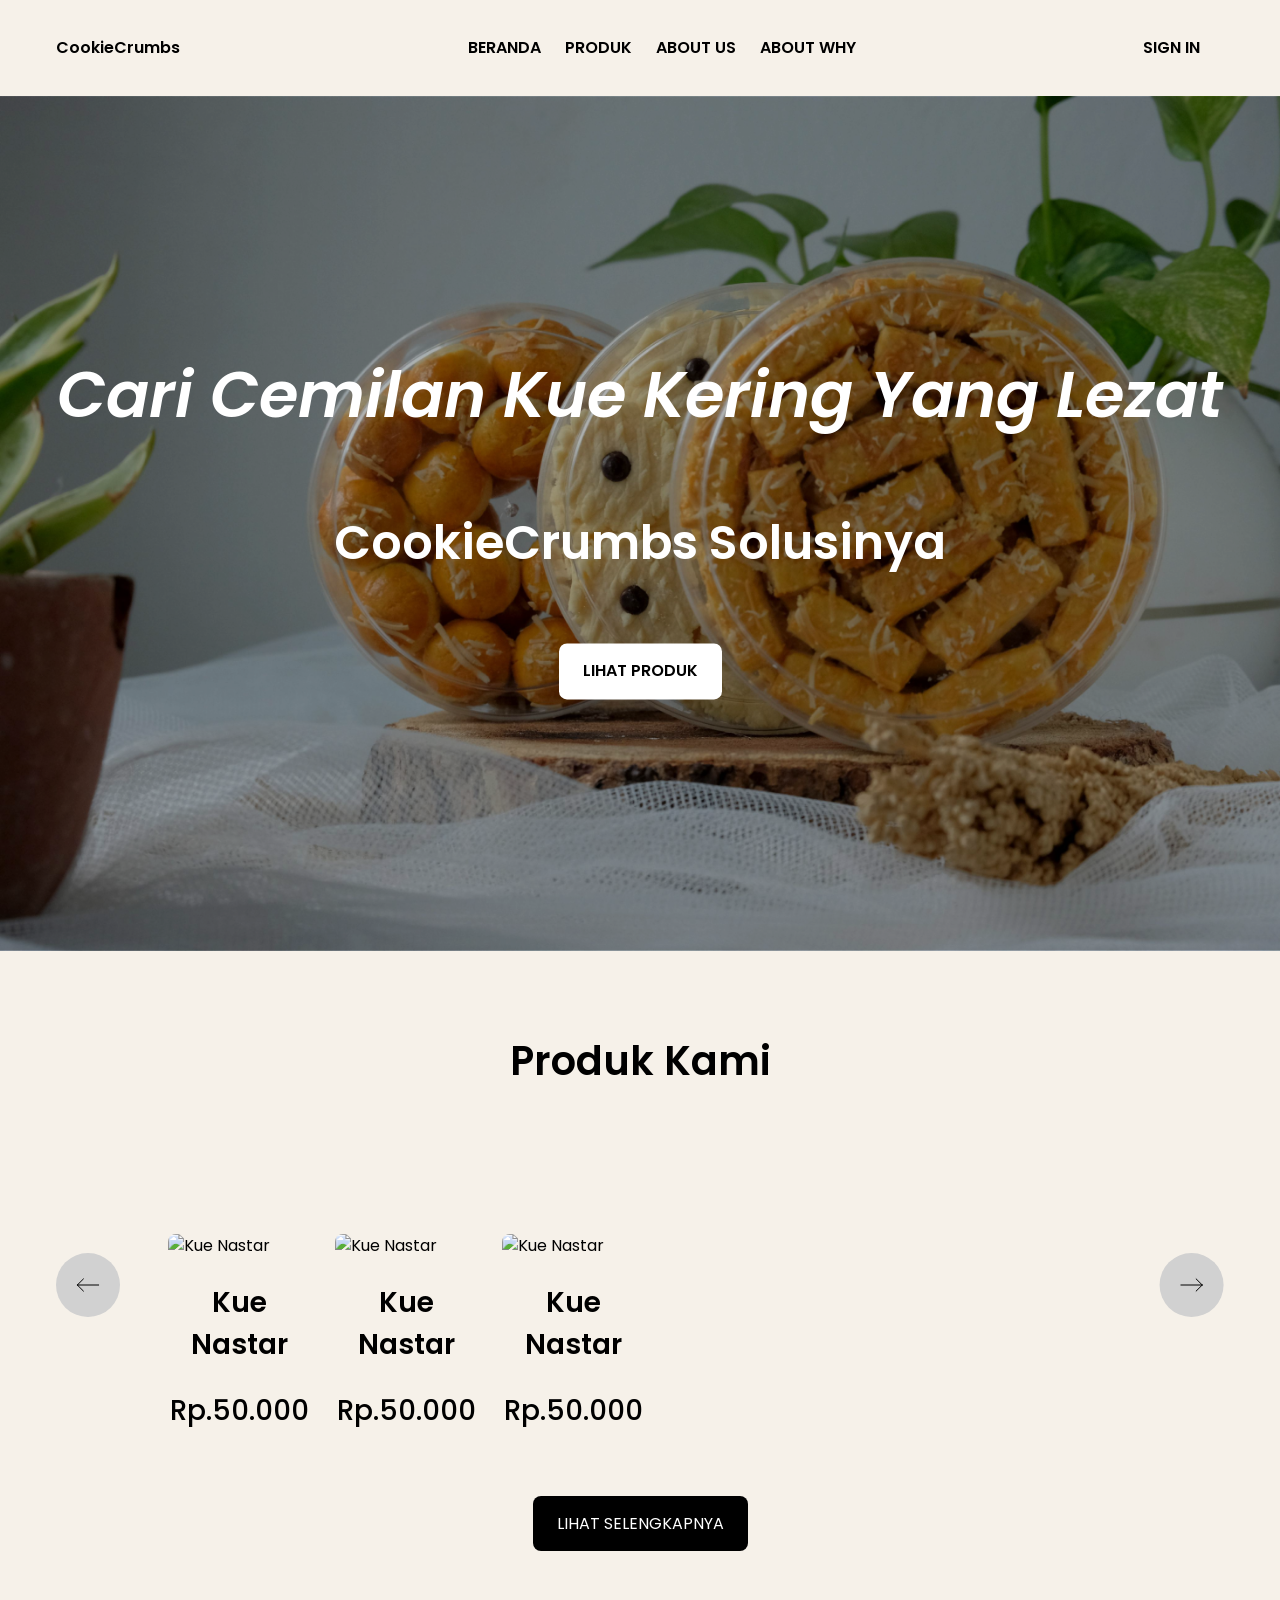
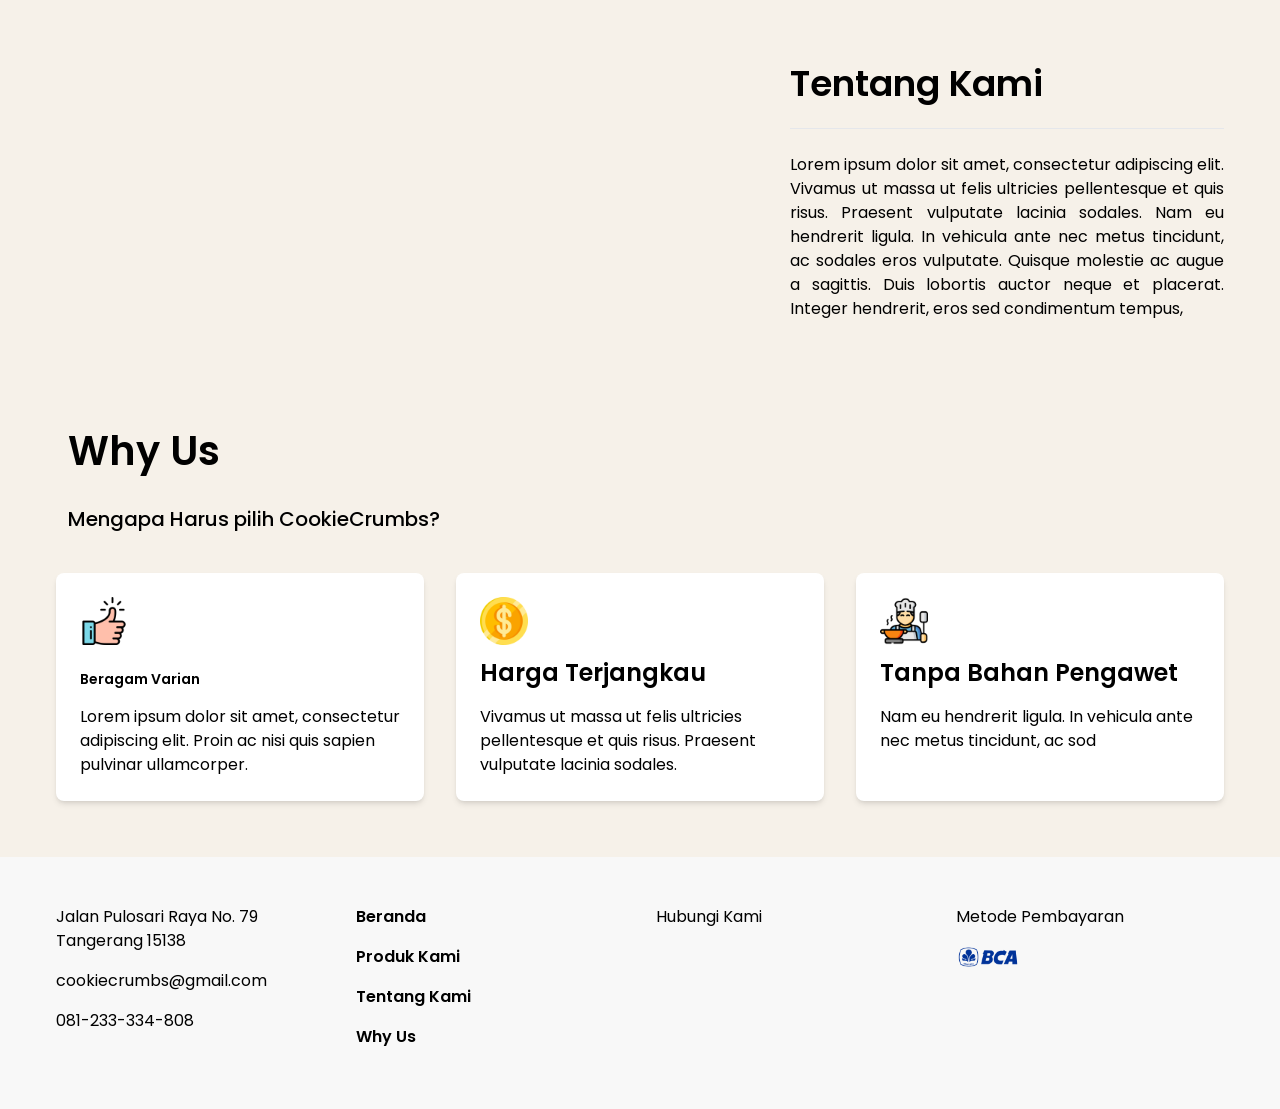
==== commit 1cbfb2e8: "second" ====
--- a/index.html
+++ b/index.html
@@ -84,12 +84,12 @@
       </section>
       <section class="aboutus">
         <div class="container">
-          <div class="grid grid-cols-5 gap-20">
-            <div class="col-span-3">
+          <div class="grid md:grid-cols-5 grid-cols-1 gap-14">
+            <div class="md:col-span-3">
               <img src="https://www.astronauts.id/blog/wp-content/uploads/2023/02/Kumpulan-Resep-Kue-Nastar-yang-Mudah-1200x900.jpg" alt="" />
             </div>
-            <div class="flex flex-col col-span-2 gap-6 wrap place-content-center">
-              <h2 class="text-4xl font-semibold">Tentang Kami</h2>
+            <div class="flex flex-col md:col-span-2 gap-6 wrap justify-center">
+              <h2 class="text-4xl md:text-start text-center font-semibold">Tentang Kami</h2>
               <hr />
               <h6 class="text-justify">
                 Lorem ipsum dolor sit amet, consectetur adipiscing elit. Vivamus ut massa ut felis ultricies pellentesque et quis risus. Praesent vulputate lacinia sodales. Nam eu hendrerit ligula. In
@@ -101,14 +101,16 @@
         </div>
       </section>
       
-      <section id="whyus" class="py-12">
+      <section id="whyus" class="py-9 md:my-5 my-2">
         <div class="container">
-          <h2 class="text-[40px]  font-semibold mb-10">Why Us</h2>
+          <div class="wrap md:text-lg text-sm px-3">
+            <h2 class="text-[40px] font-semibold mb-10">Why Us</h2>
           <h5 class="text-[40px] text-xl font-medium mb-10">Mengapa Harus pilih CookieCrumbs?</h5>
-          <div class="grid grid-cols-3 gap-8">
+          </div>
+          <div class="grid md:grid-cols-3 grid-cols-1 gap-8">
             <div class="p-6 bg-white rounded-lg shadow-md">
               <img src="assets/like (1).png" class="w-12 h-12 mb-3" alt="">
-              <h3 class="pt-3 mb-4 text-2xl font-semibold">Beragam Varian</h3>
+              <h3 class="pt-3 mb-4 text-2xl text-sm font-semibold">Beragam Varian</h3>
               <p>Lorem ipsum dolor sit amet, consectetur adipiscing elit. Proin ac nisi quis sapien pulvinar ullamcorper.</p>
             </div>
             <div class="p-6 bg-white rounded-lg shadow-md">
@@ -137,15 +139,15 @@
           </div>
           <div>
             <p>Hubungi Kami</p>
-            <div class="flex items-center mt-4 space-x-4">
+            <div class="flex items-center mt-4 gap-4 text-2xl">
               <a href="">
-              <img src="assets/mail.png" class="w-8 h-8" alt="">
+                <i class="ti ti-mail"></i>
             </a>
             <a href="">
-              <img src="assets/brand-whatsapp.png" class="w-8 h-8" alt="">
+              <i class="ti ti-brand-whatsapp"></i>
             </a>
             <a href="">
-              <img src="assets/instagram (1).png" class="w-6 h-6" alt="">
+              <i class="ti ti-brand-instagram"></i>
             </a>
             </div>
           </div>
--- a/src/output.css
+++ b/src/output.css
@@ -572,6 +572,12 @@
   }
 }
 
+@media (min-width: 900px) {
+  .container {
+    max-width: 900px;
+  }
+}
+
 @media (min-width: 1024px) {
   .container {
     max-width: 1024px;
@@ -584,15 +590,9 @@
   }
 }
 
-@media (min-width: 1320px) {
+@media (min-width: 1600px) {
   .container {
-    max-width: 1320px;
-  }
-}
-
-@media (min-width: 1400px) {
-  .container {
-    max-width: 1400px;
+    max-width: 1600px;
   }
 }
 
@@ -687,14 +687,6 @@
   isolation: auto;
 }
 
-.col-span-2 {
-  grid-column: span 2 / span 2;
-}
-
-.col-span-3 {
-  grid-column: span 3 / span 3;
-}
-
 .float-start {
   float: inline-start;
 }
@@ -737,10 +729,6 @@
 
 .clear-none {
   clear: none;
-}
-
-.m-8 {
-  margin: 2rem;
 }
 
 .mx-auto {
@@ -753,6 +741,16 @@
   margin-bottom: 0px;
 }
 
+.my-5 {
+  margin-top: 1.25rem;
+  margin-bottom: 1.25rem;
+}
+
+.my-2 {
+  margin-top: 0.5rem;
+  margin-bottom: 0.5rem;
+}
+
 .mb-10 {
   margin-bottom: 2.5rem;
 }
@@ -787,18 +785,6 @@
 
 .mt-4 {
   margin-top: 1rem;
-}
-
-.mb-8 {
-  margin-bottom: 2rem;
-}
-
-.mb-9 {
-  margin-bottom: 2.25rem;
-}
-
-.mb-96 {
-  margin-bottom: 24rem;
 }
 
 .box-border {
@@ -908,14 +894,6 @@
   height: 1.25rem;
 }
 
-.h-6 {
-  height: 1.5rem;
-}
-
-.h-8 {
-  height: 2rem;
-}
-
 .h-full {
   height: 100%;
 }
@@ -926,14 +904,6 @@
 
 .w-5 {
   width: 1.25rem;
-}
-
-.w-6 {
-  width: 1.5rem;
-}
-
-.w-8 {
-  width: 2rem;
 }
 
 .w-\[30\%\] {
@@ -1304,14 +1274,6 @@
   grid-template-columns: repeat(1, minmax(0, 1fr));
 }
 
-.grid-cols-3 {
-  grid-template-columns: repeat(3, minmax(0, 1fr));
-}
-
-.grid-cols-5 {
-  grid-template-columns: repeat(5, minmax(0, 1fr));
-}
-
 .flex-row {
   flex-direction: row;
 }
@@ -1518,6 +1480,14 @@
 
 .gap-8 {
   gap: 2rem;
+}
+
+.gap-1 {
+  gap: 0.25rem;
+}
+
+.gap-14 {
+  gap: 3.5rem;
 }
 
 .space-x-2 > :not([hidden]) ~ :not([hidden]) {
@@ -2128,6 +2098,11 @@
   padding-right: 7rem;
 }
 
+.px-3 {
+  padding-left: 0.75rem;
+  padding-right: 0.75rem;
+}
+
 .px-4 {
   padding-left: 1rem;
   padding-right: 1rem;
@@ -2148,6 +2123,16 @@
   padding-bottom: 1rem;
 }
 
+.py-1 {
+  padding-top: 0.25rem;
+  padding-bottom: 0.25rem;
+}
+
+.py-9 {
+  padding-top: 2.25rem;
+  padding-bottom: 2.25rem;
+}
+
 .pb-12 {
   padding-bottom: 3rem;
 }
@@ -2244,6 +2229,11 @@
 
 .text-\[64px\] {
   font-size: 64px;
+}
+
+.text-sm {
+  font-size: 0.875rem;
+  line-height: 1.25rem;
 }
 
 .text-xl {
@@ -2746,6 +2736,11 @@
   margin-bottom: 5rem;
 }
 
+.container {
+  padding-left: 1rem;
+  padding-right: 1rem;
+}
+
 @media (min-width: 640px) {
   .sm\:container {
     width: 100%;
@@ -2765,6 +2760,12 @@
     }
   }
 
+  @media (min-width: 900px) {
+    .sm\:container {
+      max-width: 900px;
+    }
+  }
+
   @media (min-width: 1024px) {
     .sm\:container {
       max-width: 1024px;
@@ -2777,15 +2778,9 @@
     }
   }
 
-  @media (min-width: 1320px) {
+  @media (min-width: 1600px) {
     .sm\:container {
-      max-width: 1320px;
-    }
-  }
-
-  @media (min-width: 1400px) {
-    .sm\:container {
-      max-width: 1400px;
+      max-width: 1600px;
     }
   }
 }
@@ -2829,8 +2824,48 @@
 }
 
 @media (min-width: 768px) {
+  .md\:col-span-2 {
+    grid-column: span 2 / span 2;
+  }
+
+  .md\:col-span-3 {
+    grid-column: span 3 / span 3;
+  }
+
+  .md\:my-0 {
+    margin-top: 0px;
+    margin-bottom: 0px;
+  }
+
+  .md\:my-2 {
+    margin-top: 0.5rem;
+    margin-bottom: 0.5rem;
+  }
+
+  .md\:my-5 {
+    margin-top: 1.25rem;
+    margin-bottom: 1.25rem;
+  }
+
+  .md\:grid-cols-3 {
+    grid-template-columns: repeat(3, minmax(0, 1fr));
+  }
+
   .md\:grid-cols-4 {
     grid-template-columns: repeat(4, minmax(0, 1fr));
+  }
+
+  .md\:grid-cols-5 {
+    grid-template-columns: repeat(5, minmax(0, 1fr));
+  }
+
+  .md\:text-start {
+    text-align: start;
+  }
+
+  .md\:text-lg {
+    font-size: 1.125rem;
+    line-height: 1.75rem;
   }
 }
 
